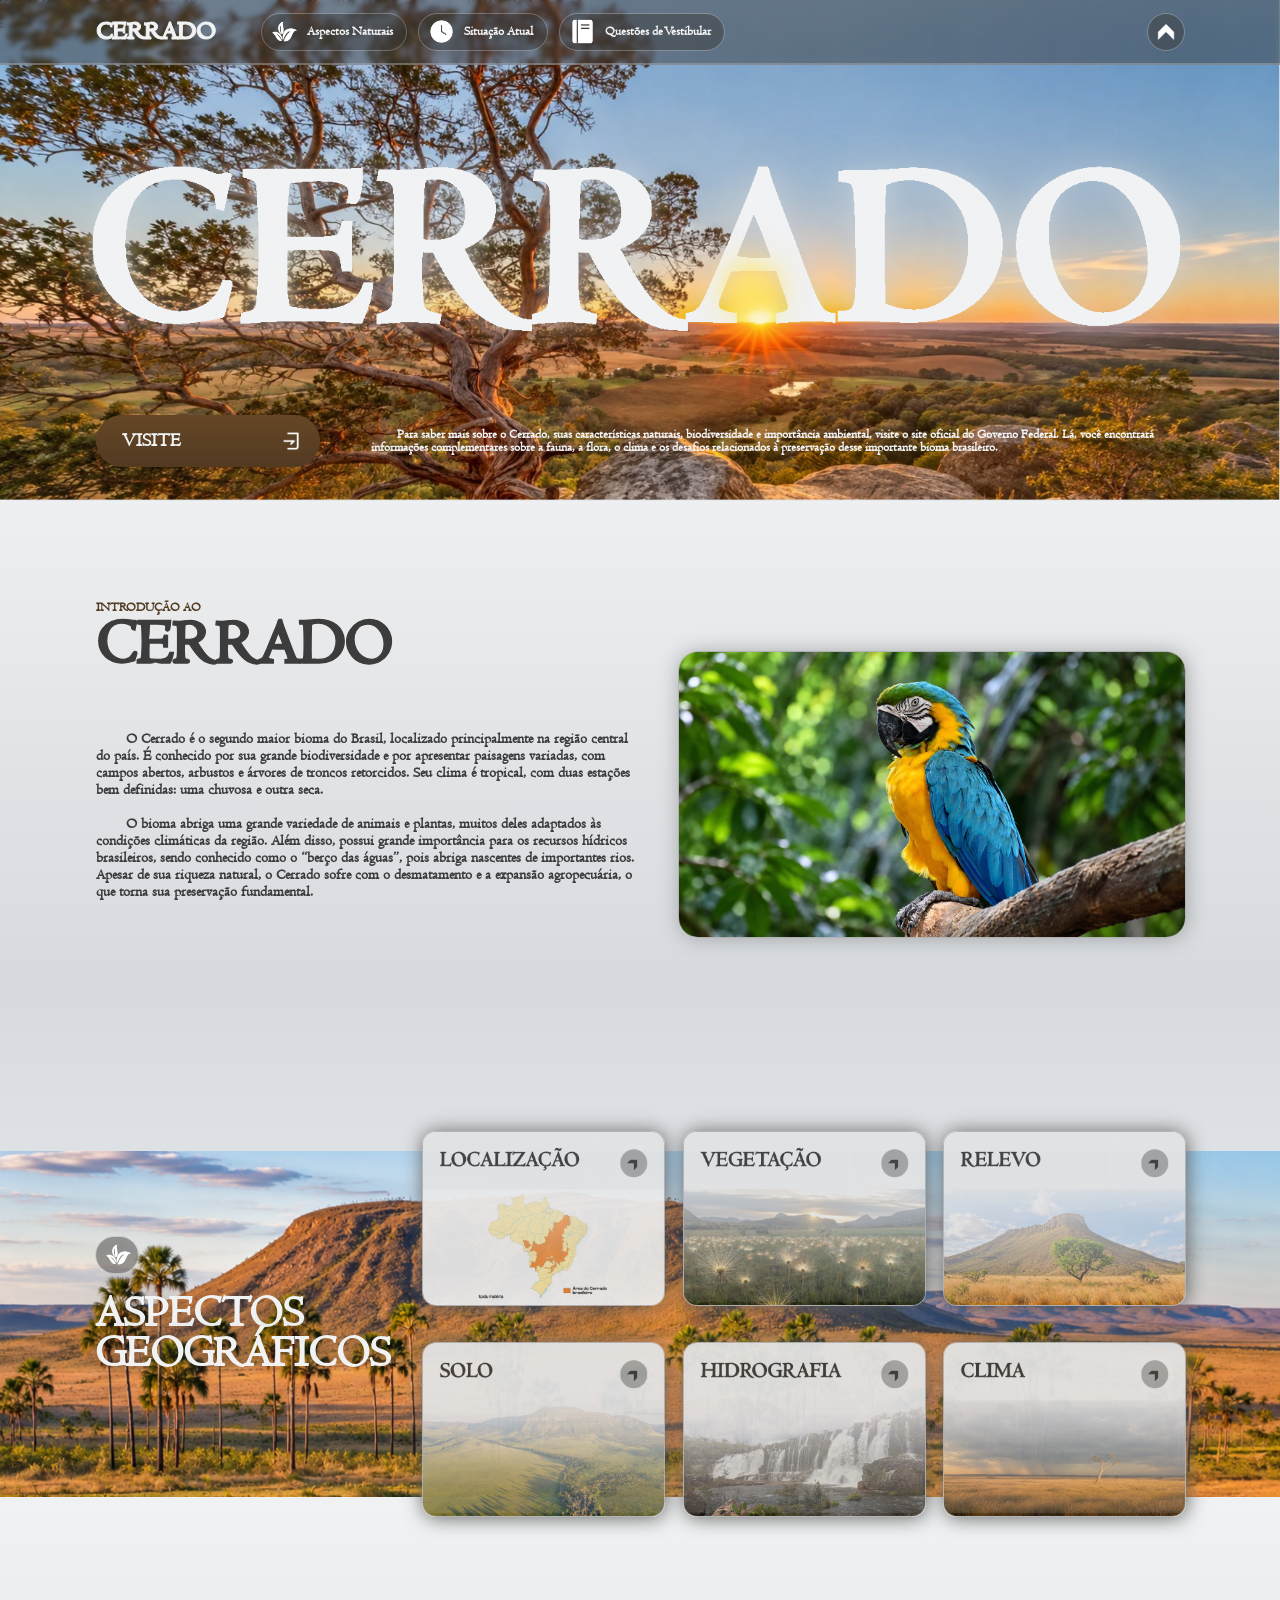
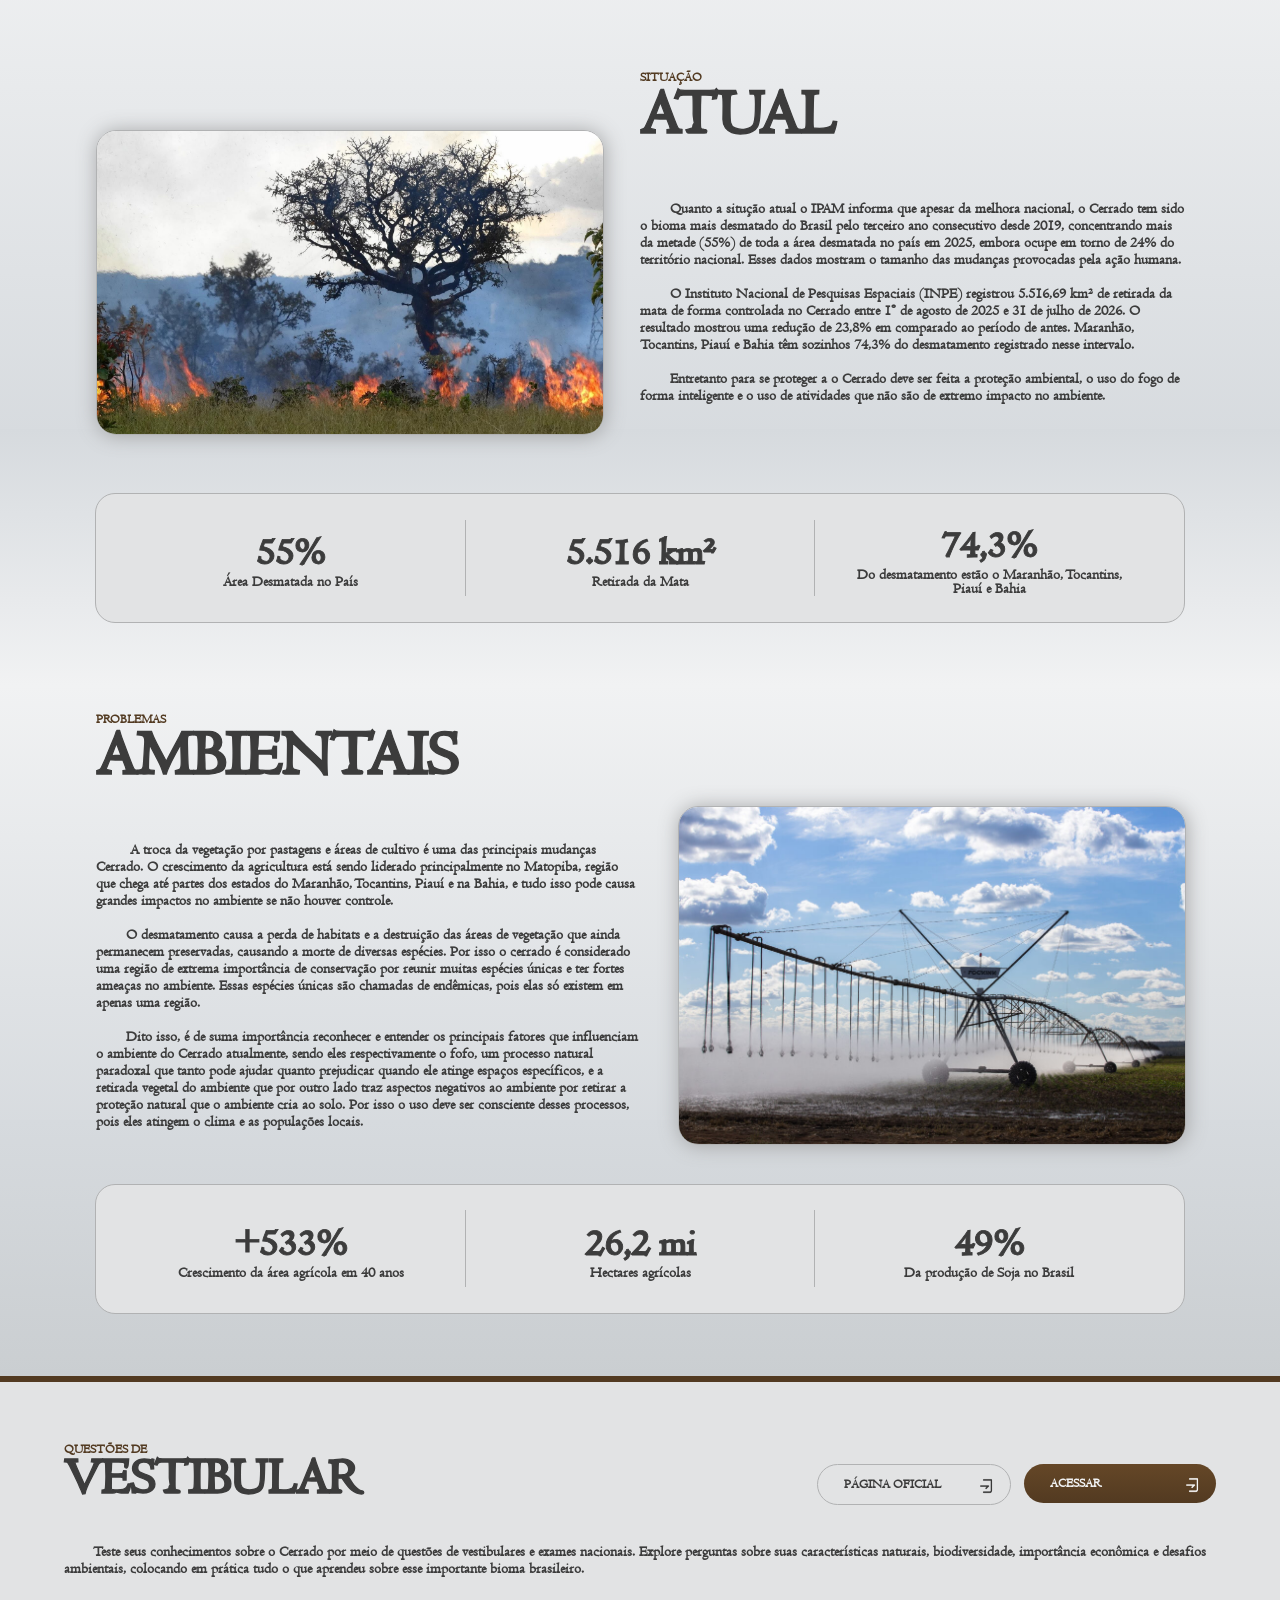
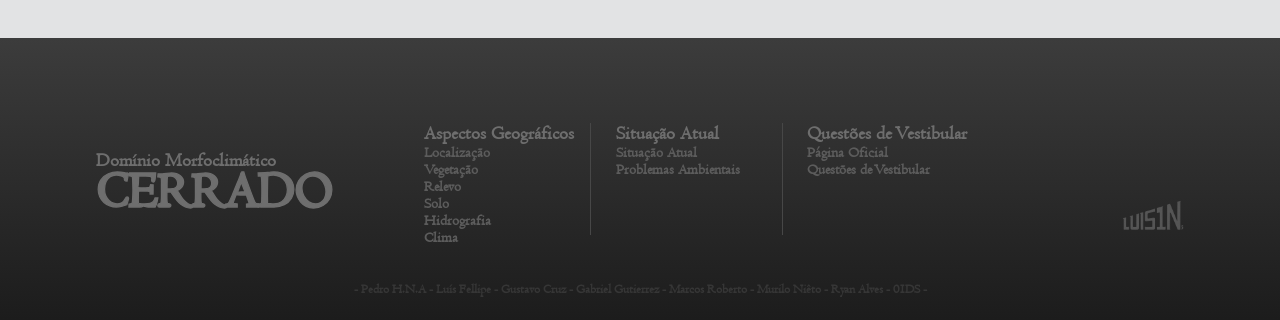
==== index.html @ 28ba9498 "Add files via upload" ====
<!DOCTYPE html>
<html lang="pt-br">
<head>
    <meta charset="UTF-8">
    <meta name="viewport" content="width=device-width, initial-scale=1.0">
    <title>Cerrado - Domínio Morfoclimático</title>
    <link rel="icon" href="img/C.png">
    <link rel="stylesheet" href="style.css">
<style>
</style>
</head>
<body>

    <!-- navbar -->
    <div class="navbar">
        <div class="navbar2">
            <div class="conjunto-navdiv">
                <div class="navdiv">
                    <a href="#inicio" class="titulo" > CERRADO </a>
                </div>
                <div class="navdiv2">
                    <!-- Aspectos Naturais -->
                    <a href="index.html#an" class="link">
                        <div class="linkdimg">
                            <img src="img/AN.png" class="linkimg">
                        </div>
                        <div class="linkdtext">
                            <p class="linkp"> Aspectos Naturais&emsp;</p>
                        </div>
                    </a>
                </div>
                <div class="navdiv2">
                    <!-- Situação atual -->
                    <a href="index.html#sa" class="link">
                        <div class="linkdimg">
                            <img src="img/SA.png" class="linkimg">
                        </div>
                        <div class="linkdtext">
                            <p class="linkp"> Situação Atual&emsp;</p>
                        </div>
                    </a>
                </div>
                <div class="navdiv2">
                    <!-- Questões vestibular -->
                    <a href="index.html#qv" class="link">
                        <div class="linkdimg">
                            <img src="img/QV.png" class="linkimg">
                        </div>
                        <div class="linkdtext">
                            <p class="linkp"> Questões de Vestibular&emsp;</p>
                        </div>
                    </a>
                </div>
            </div>
            <div class="navdiv2-5">
                <!-- Botão de Voltar pra cima -->
                <div class="link2">
                    <a href="#inicio" class="linkdimg2">
                        <img src="img/Arrow.png" class="linkimg2">
                    </a>
                 </div>
            </div>    
        </div>
    </div>



    <!-- Banner -->
<a name="inicio"></a>
<div class="content0">
    <img src="img/Banner.png" class="banner">

<div class="content">
    <div class="govbrdiv">
        <a href="https://cerrado.org.br/" class="govbr" target="_blank">
            <div style="height: 100%; display: flex; flex-direction: column; justify-content: center;">
            <p class="divp-govbr">VISITE</p>
            </div>
            <img src="img/enter.png" class="govbr-enter">
        </a>
        <div class="divp-govbr">
            <p class="divp-govbr2">&emsp;&emsp;Para saber mais sobre o Cerrado, suas características naturais, biodiversidade e importância ambiental, visite o site oficial do Governo Federal. Lá, você encontrará informações complementares sobre a fauna, a flora, o clima e os desafios relacionados à preservação desse importante bioma brasileiro.</p>
        </div>
    </div>
</div>

<!-- Introdução ao Cerrado -->
<a name="ic"></a>
    <div class="content1">
        <div class="introdiv">
            <div class="introdiv1">
                <div class="introdiv1-1">
                    <p class="subt">INTRODUÇÃO AO</p>
                    <p class="t">CERRADO</p>
                </div>
                <div class="introdiv1-2">
                    <p class="p">&emsp;&emsp;O Cerrado é o segundo maior bioma do Brasil, localizado principalmente na região central do país. É conhecido por sua grande biodiversidade e por apresentar paisagens variadas, com campos abertos, arbustos e árvores de troncos retorcidos. Seu clima é tropical, com duas estações bem definidas: uma chuvosa e outra seca.<br><br>&emsp;&emsp;O bioma abriga uma grande variedade de animais e plantas, muitos deles adaptados às condições climáticas da região. Além disso, possui grande importância para os recursos hídricos brasileiros, sendo conhecido como o “berço das águas”, pois abriga nascentes de importantes rios. Apesar de sua riqueza natural, o Cerrado sofre com o desmatamento e a expansão agropecuária, o que torna sua preservação fundamental.</p>
                </div>
            </div>
            <div class="introdiv2">
                <img src="img/Caninde.png" class="caninde">
            </div>
        </div>
    </div>

<!-- Links -->
<a name="an"></a>
    <div class="content2">
        <img src="img/banner2.png" class="banner2">
        <div class="crd-principal">
            <div class="crd-principal2">
                <div class="crd-esq">
                    <div class="crd-esq1">
                        <div class="crd-esq2">
                            <div class="crd-botom">
                                <div class="linkdimg">
                                    <img src="img/AN.png" class="linkimg">
                                </div>
                            </div>
                        </div>
                        <div class="crd-esq3">
                            <p class="t-crd">
                                ASPECTOS<br>
                                GEOGRÁFICOS
                            </p>
                        </div>
                    </div>
                </div>
                <div class="crd-dir">
                    <div class="crd-dir1">
                        <a href="localizacao.html" class="crd-dir-div">
                            <img src="img/divlocalizacao.png" class="crd-img">
                        </a>
                        <a href="vegetacao.html" class="crd-dir-div">
                            <img src="img/divvegetacao.png" class="crd-img">
                        </a>
                        <a href="relevo.html" class="crd-dir-div">
                            <img src="img/divrelevo.png" class="crd-img">
                        </a>
                    </div>
                    <div class="crd-dir2">
                        <a href="solo.html" class="crd-dir-div">
                            <img src="img/divsolo.png" class="crd-img">
                        </a>
                        <a href="hidrografia.html" class="crd-dir-div">
                            <img src="img/divhidrografia.png" class="crd-img">
                        </a>
                        <a href="clima.html" class="crd-dir-div">
                            <img src="img/divclima.png" class="crd-img">
                        </a>
                    </div>
                </div>
            </div>
        </div>
    </div>

<!-- Situação Atual -->
<a name="sa"></a>
    <div class="content3">
        <div class="introdiv">
            <div class="introdiv2">
                <img src="img/SItuaçãoAtual.jpg" class="situa-img">
            </div>
            <div class="introdiv1">
                <div class="introdiv1-1">
                    <p class="subt">SITUAÇÃO</p>
                    <p class="t">ATUAL</p>
                </div>
                <div class="introdiv1-2">
                    <p class="p">&emsp;&emsp;Quanto a situção atual o IPAM informa que apesar da melhora nacional, o Cerrado tem sido o bioma mais desmatado do Brasil pelo terceiro ano consecutivo desde 2019, concentrando mais da metade (55%) de toda a área desmatada no país em 2025, embora ocupe em torno de 24% do território nacional. Esses dados mostram o tamanho das mudanças provocadas pela ação humana. <br><br>&emsp;&emsp;O Instituto Nacional de Pesquisas Espaciais (INPE) registrou 5.516,69 km² de retirada da mata de forma controlada no Cerrado entre 1º de agosto de 2025 e 31 de julho de 2026. O resultado mostrou uma redução de 23,8% em comparado ao período de antes. Maranhão, Tocantins, Piauí e Bahia têm sozinhos 74,3% do desmatamento registrado nesse intervalo.<br><br>&emsp;&emsp;Entretanto para se proteger a o Cerrado deve ser feita a proteção ambiental, o uso do fogo de forma inteligente e o uso de atividades que não são de extremo impacto no ambiente.</p>
                </div>
            </div>
        </div>
    </div>
    <div class="content3-5">
        <div class="quadro">
            <div class="quadro2">
                <div class="quadro2-5">
                    <p class="p-quadro">
                        55%
                    </p>
                    <p class="p-quadro2">
                        Área Desmatada no País
                    </p>
                </div>
            </div>
            <div class="quadro2">
                <div class="quadro2-5">
                    <p class="p-quadro">
                        5.516 km²
                    </p>
                    <p class="p-quadro2">
                        Retirada da Mata
                    </p>
                </div>
            </div>
            <div class="quadro2">
                <div class="quadro2-5" style="border-right: 0px solid #010101;">
                    <p class="p-quadro">
                        74,3%
                    </p>
                    <p class="p-quadro2">
                        Do desmatamento estão o Maranhão, Tocantins, Piauí e Bahia
                    </p>
                </div>
            </div>
        </div>
    </div>

<!-- Problemas Ambientais -->
<a name="pa"></a>
    <div class="content4">
        <div class="introdivv2">
            <div class="introdiv1">
                <div class="introdiv1-1">
                    <p class="subt">PROBLEMAS</p>
                    <p class="t">AMBIENTAIS</p>
                </div>
                <div class="introdiv1-2">
                    <p class="p">&emsp;&emsp; A troca da vegetação por pastagens e áreas de cultivo é uma das principais  mudanças Cerrado. O crescimento da agricultura está sendo liderado principalmente no Matopiba, região que chega até partes dos estados do Maranhão, Tocantins, Piauí e na Bahia, e tudo isso pode causa grandes impactos no ambiente se não houver controle.<br><br>&emsp;&emsp;O desmatamento causa a perda de habitats e a destruição das áreas de vegetação que ainda permanecem preservadas, causando a morte de diversas espécies. Por isso o cerrado é considerado uma região de extrema importância de conservação por reunir muitas espécies únicas e ter fortes ameaças no ambiente. Essas espécies únicas são chamadas de endêmicas, pois elas só existem em apenas uma região.<br><br>&emsp;&emsp;Dito isso, é de suma importância reconhecer e entender os principais fatores que influenciam o ambiente do Cerrado atualmente, sendo eles respectivamente o fofo, um processo natural paradoxal que tanto pode ajudar quanto prejudicar quando ele atinge espaços específicos, e a retirada vegetal do ambiente que por outro lado traz aspectos negativos ao ambiente por retirar a proteção natural que o ambiente cria ao solo. Por isso o uso deve ser consciente desses processos, pois eles atingem o clima e as populações locais.</p>
                </div>
            </div>
            <div class="introdiv2">
                <img src="img/problemasambientais.jpeg" class="prob-img">
            </div>
        </div>
    </div>
    <div class="content4-5">
        <div class="quadro">
            <div class="quadro2">
                <div class="quadro2-5">
                    <p class="p-quadro">
                        +533%
                    </p>
                    <p class="p-quadro2">
                        Crescimento da área agrícola em 40 anos
                    </p>
                </div>
            </div>
            <div class="quadro2">
                <div class="quadro2-5">
                    <p class="p-quadro">
                        26,2 mi
                    </p>
                    <p class="p-quadro2">
                        Hectares agrícolas
                    </p>
                </div>
            </div>
            <div class="quadro2">
                <div class="quadro2-5" style="border-right: 0px solid #010101;">
                    <p class="p-quadro">
                        49%
                    </p>
                    <p class="p-quadro2">
                        Da produção de Soja no Brasil
                    </p>
                </div>
            </div>
        </div>
    </div>
    <div class="realhr"></div>

<!-- Questões de Vestibular -->
<a name="qv"></a>
    <div class="content5">
        <div class="div-qv">
            <div class="div-qv1">
                <div class="div-qv2">
                    <div class="div-qv2-5">
                        <p class="subt">QUESTÕES DE</p>
                        <p class="t-qv">VESTIBULAR</p>
                    </div>
                    <div class="div-qv2-55">
                        <div style="width: 100%; display: flex; justify-content: flex-end; gap: 1vw">
                            <a href="https://www.infoescola.com/geografia/cerrados/exercicios/" target="_blank" class="vermais2">
                                <div style="height: 100%; display: flex; flex-direction: column; justify-content: center;">
                                    <p class="divp-vermais2">PÁGINA OFICIAL</p>
                                </div>
                                <img src="img/enter.png" class="vermais-enter2">
                            </a>
                            <a href="questoes.html" class="vermais">
                                <div style="height: 100%; display: flex; flex-direction: column; justify-content: center;">
                                    <p class="divp-vermais">ACESSAR</p>
                                </div>
                                <img src="img/enter.png" class="vermais-enter">
                            </a>
                        </div>
                    </div>
                </div>
                <div class="div-qv3">
                    <p class="p" style="margin-top: 3vw">&emsp;&emsp;Teste seus conhecimentos sobre o Cerrado por meio de questões de vestibulares e exames nacionais. Explore perguntas sobre suas características naturais, biodiversidade, importância econômica e desafios ambientais, colocando em prática tudo o que aprendeu sobre esse importante bioma brasileiro.</p>
                </div>
            </div>
        </div>
    </div>
<!-- Rodapé -->
    <div class="rodape">
        <div class="rodape-div">
            <div class="rodape-divsoes">
                <p class="p-rod">
                    Domínio Morfoclimático
                </p>
                <p class="t-rod">
                    CERRADO
                </p>
            </div>
            <div class="rodape-divsoes2">
                <div class="rodape-divsoes2-5">
                    <a href="index.html#an" class="pt-rod">Aspectos Geográficos</a>
                    <a href="localizacao.html" class="pt-rod2">Localização</a>
                    <a href="vegetacao.html" class="pt-rod2">Vegetação</a>
                    <a href="relevo.html" class="pt-rod2">Relevo</a>
                    <a href="solo.html" class="pt-rod2">Solo</a>
                    <a href="hidrografia.html" class="pt-rod2">Hidrografia</a>
                    <a href="clima.html" class="pt-rod2">Clima</a>
                </div>
            </div>
            <div class="rodape-divsoes2">
                <div class="rodape-divsoes2-5">
                    <p class="pt-rod">Situação Atual</p>
                    <a href="index.html#sa" class="pt-rod2" style="margin-top: -1.5vw;">Situação Atual</a>
                    <a href="index.html#pa" class="pt-rod2">Problemas Ambientais</a>
                </div>
            </div>
            <div class="rodape-divsoes2">
                <div class="rodape-divsoes2-5" style="border-right: 1px solid #00000000;">
                    <a href="index.html#qv" class="pt-rod">Questões de Vestibular</a>
                    <a href="https://www.infoescola.com/geografia/cerrados/exercicios/" target="_blank" class="pt-rod2">Página Oficial</a>
                    <a href="questoes.html" class="pt-rod2">Questões de Vestibular</a>
                </div>
            </div>
            <div class="rodape-divsoes2">
                <div class="rodape-divsoes2-5" style="justify-content: flex-end; border-right: 1px solid #00000000;">
                    <a href="https://github.com/wxluiS1n" target="_blank"><img src="img/ls1n.png" class="ls1n"></a>
                </div>
            </div>
        </div>
    </div>
    <center>
        <p class="p-rod" style="margin-top: -3vw; font-size: 1vw; color: #363636">
            - Pedro H.N.A - Luís Fellipe - Gustavo Cruz - Gabriel Gutierrez - Marcos Roberto - Murilo Niêto - Ryan Alves - 01DS -
        </p>
    </center>
</div>
</body>
</html>
---- style.css ----
/* CSS externo só pra n me baterem msm, prefiro o INLINE KAKAKDAKJWIAJWAIFHAWIFA */

@font-face {
  font-family: 'centaur';
  src:
   url('centaur.ttf') format('OpenType');
  font-weight: normal;
  font-style: normal;
}

html {
    scroll-behavior: smooth;
}

body {
    margin: 0;
    padding: 0;
    box-sizing:border-box;
    overflow-x: hidden;
    background-color: #1c1c1c;
}

a {
    text-decoration: none;
}


.navbar {
    background-color: #3c3c3c7c;
    width: 100%;
    height: 7vh;
    display: flex;
    justify-content: center;
    border-bottom: 2px solid #b1b2b370;
    position: fixed;
    /*thx camille */
    backdrop-filter: blur(2.5px);
    -webkit-backdrop-filter: blur(2.5px);
    z-index: 999;
}

.navbar2 {
    background-color:#00000000;
    width: 85%;
    height: 7vh;
    display: flex;
    gap: .5vw;
    justify-content: space-between;
}

.conjunto-navdiv {
    display: flex;
    justify-content: space-between;
    gap: 1vw;
}

.navdiv {
    background-color:#00000000;
    width: 12vw;
    height: 7vh;
    display: flex;
    flex-direction: column;
    justify-content: center;
}

.navdiv2 {
    background-color:#00000000;
    min-width: 10vw;
    max-width: max-content;
    height: 7vh;
    display: flex;
    flex-direction: column;
    justify-content: center;
}

.navdiv2-5 {
    background-color:#00000000;
    min-width: 4vw;
    max-width: max-content;
    height: 7vh;
    display: flex;
    flex-direction: column;
    justify-content: center;
}

.titulo {
    font-family: centaur;
    font-size: 2vw;
    color: #f1f2f3;
    font-weight: bold;
    transition: ease 0.2s;
    -webkit-text-stroke: 0.08vw #f1f2f3;
}

.titulo:hover {
    transform: scale(1.02);
}

.link {
    background-color: #3c3c3c7c;
    outline: 1px solid #b1b2b370;
    border-radius: 20px;
    height: 4vh;
    width: 100%;
    display: flex;
    overflow: hidden;
    transition: ease 0.2s;
}

.link:hover {
    transform: scale(1.02);
    background-color: #3c3c3cb2;
}

.link2 {
    background-color: #3c3c3c7c;
    outline: 1px solid #b1b2b370;
    border-radius: 20px;
    height: 4vh;
    width: 4vh;
    display: flex;
    overflow: hidden;
    transition: ease 0.2s;
    margin-left: 3vh
}

.link2:hover {
    transform: scale(1.02);
    background-color: #3c3c3cb2;
}

.linkdimg {
    background-color: #00000000;
    height: 4vh;
    width: 5vh;
    display: flex;
    flex-direction: column;
    justify-content: center;
}

.linkdimg2 {
    background-color: #00000000;
    height: 4vh;
    width: 4vh;
    display: flex;
    flex-direction: column;
    justify-content: center;
}

.linkdtext {
    height: 4vh;
    width: calc(100% - 5vh);
    background-color: #00000000;
    display: flex;
    flex-direction: column;
    justify-content: center;
}

.linkimg {
    width: 3vh;
    height: 3vh;
    margin-left: 1vh;
}

.linkimg2 {
    width: 2vh;
    height: 2vh;
    margin-left: 1vh;
}

.linkp {
    font-family: centaur;
    font-weight: bolder;
    color: #f1f2f3;
    font-size: 1vw;
    line-height: 1;
}

.banner {
    width: 100%;
    height: auto;

}

.content {
    display: flex;
    justify-content: center;
    width: 100vw;
    height: auto;
}

.govbrdiv {
    background-color: #00000000;
    width: 85%;
    height: 6vw;
    margin-top: -7vw;
    display: flex;
    justify-content: space-between;

}

.govbr {
    background-image: linear-gradient( 180deg, #654727, #523a21);
    width: 30vw;
    height: 4vw;
    border-radius: 100px;
    display: flex;
    justify-content: space-between;
    transition: ease 0.2s;
}

.govbr:hover {
    background-image: linear-gradient( 180deg, #5a3f22, #523a21);
    transform: scale(1.01);
}

.divp-govbr {
    font-family: centaur;
    font-weight: bolder;
    color: #f1f2f3;
    font-size: 1.5vw;
    line-height: 1;
    margin-left: 2vw;
}

.divp-govbr2 {
    font-family: centaur;
    font-weight: bolder;
    color: #f1f2f3;
    font-size: 1vw;
    line-height: 1;
    margin-left: 2vw;
}


.govbr-enter {
    width: 1.5vw;
    height: 1.5vw;
    margin-right: 1.5vw;
    margin-top: 1.25vw;
}

.content0 {
    background-color: #00000000;
    width: 100vw;
    height: 100vw;
    
}

.content1 {
    background-image: linear-gradient( 180deg, #f1f2f3, #d6dade);
    display: flex;
    justify-content: center;
    width: 100vw;
    min-height: 30vw;
    max-height: max-content;
    margin-top: -8vh;
}

.introdiv {
    background-color: #00000000;
    width: 85%;
    min-height: 40vh;
    max-height: max-content;
    display: flex;
    margin-top: 12vw;
}

.introdiv1 {
    background-color: #00000000;
    width: 50%;
    height: 100%;
}

.introdiv1-1 {
    background-color: #00000000;
    width: 100%;
    height: 10vw;
    display: flex;
    flex-direction: column;

}

.introdiv1-2 {
    background-color: #00000000;
    width: 100%;
    min-height: 30vh;
    max-height: max-content;
    display: flex;
    margin-right: 1vw;
}

.introdiv2 {
    background-color: #00000000;
    width: 50%;
    height: 100%;
    display: flex;
    flex-direction: column;
    justify-content: center;
}

.subt {
    font-family: centaur;
    font-weight: bolder;
    color: #523a21;
    font-size: 1vw;
    
}

.t {
    font-family: centaur;
    font-weight: bolder;
    color: #3c3c3c;
    font-size: 5vw;
    margin-top: -1.5vw;
    -webkit-text-stroke: 0.1vw #3c3c3c;
}

.p {
    font-family: centaur;
    font-weight: bold;
    color: #3c3c3c;
    font-size: 1.2vw;
}

.caninde {
    width: calc(100% - 3vw);
    margin-left: 3vw;
    margin-top: 2vh;
    height: auto;
    border-radius: 20px;
    border: 1px solid #b1b2b3;
    box-shadow: 1px 1px 20px #a5a6a7;
}

.banner2 {
    width: 100vw;
    height: 27vw;
    margin-top: 13vw;

}

.content2 {
    background-image: linear-gradient( 0deg, #f1f2f3, #d6dade);
    display: flex;
    flex-direction: column;
    width: 100vw;
    min-height: 20vh;
    max-height: max-content;

}

.crd-principal {
    background-color: #00000000;
    width: 100vw;
    height: 32vw;
    margin-top: -29.5vw;
    display: flex;
    justify-content: center;
}

.crd-principal2 {
    background-color: #00000000;
    width: 85%;
    height: 32vw;
    display: flex;
}

.crd-esq {
    background-color: #00000000;
    width: 30%;
    height: 32vw;
    display: flex;
    flex-direction: column;
    justify-content: center;
}

.crd-esq1 {
    background-color: #00000000;
    width: 100%;
    height: 20vw;
    display: flex;
    flex-direction: column;
    justify-content: center;
}

.crd-esq2 {
    background-color: #00000000;
    width: 100%;
    height: 6vw;
    display: flex;
    flex-direction: column;
    justify-content: flex-end;
}

.crd-esq3 {
    background-color: #00000000;
    width: 100%;
    height: 14vw;
    display: flex;
    flex-direction: column;
    justify-content: center;
}

.crd-botom {
    background-color: #3c3c3c7c;
    outline: 1px solid #b1b2b370;
    border-radius: 20px;
    height: 4vh;
    width: 4.7vh;
    display: flex;
    overflow: hidden;
    transition: ease 0.2s;
}

.crd-dir {
    background-color: #00000000;
    width: 70%;
    height: 32vw;
    display: flex;
    flex-direction: column;
    justify-content: center;
    gap: 1vw;
}

.crd-dir1 {
    background-color: #00000000;
    width: 100%;
    height: 16vw;
    display: flex;
    justify-content: center;
    gap: 1.5vw;
}

.crd-dir2 {
    background-color: #00000000;
    width: 100%;
    height: 16vw;
    display: flex;
    justify-content: center;
    gap: 1.5vw;
}

.crd-dir-div {
    background-color: #00000000;
    width: 33%;
    height: 15.5vw;
    display: flex;
    flex-direction: column;
    justify-content: center;
}

.crd-img {
    width: 100%;
    height: 13.5vw;
    border-radius: 1.5vh;
    border: 0.15vw solid #b1b2b3;
    transition: ease 0.2s;
    filter: opacity(0.95);
    box-shadow: 1px 1px 20px #5c5c5c;

}

.crd-img-selec {
    width: 100%;
    height: 13.5vw;
    border-radius: 1.5vh;
    border: 0.15vw solid #b1b2b3;
    transition: ease 0.2s;
    filter: opacity(0.95);
    box-shadow: 1px 1px 20px #5c5c5c;

}

.crd-img:hover {
    transform: scale(1.01);
    filter: opacity(1)
}

.t-crd {
    font-family: centaur;
    color: #f1f2f3;
    font-size: 3.5vw;
    margin-top: -1vw;
    -webkit-text-stroke: 0.15vw #f1f2f3;
    line-height: 0.9;
    text-shadow: 1px 1px 20px #3c3c3c;
}

.situa-img {
    width: calc(100% - 3vw);
    margin-top: 6vh;
    height: auto;
    border-radius: 20px;
    border: 1px solid #b1b2b3;
    box-shadow: 1px 1px 20px #a5a6a7;
}

.content3 {
    background-image: linear-gradient( 180deg, #f1f2f3, #d6dade);
    display: flex;
    justify-content: center;
    width: 100vw;
    min-height: 30vw;
    max-height: max-content;
    margin-top: -2vw;
}

.content3-5 {
    background-image: linear-gradient( 0deg, #f1f2f3, #d6dade);
    display: flex;
    justify-content: center;
    width: 100vw;
    min-height: 20vw;
    max-height: max-content;
    margin-top: -2vw;
}

.quadro {
    background-color: #e2e3e4;
    width: 85%;
    height: 10vw;
    margin-top: 5vw;
    border-radius: 20px;
    border: 1.5px solid #b1b2b3;
    display: flex;
    justify-content: center;
    gap: 0.1vw;
}

.quadro2 {
    background-color: #00000000;
    height: 10vw;
    width: 32%;
    display: flex;
    flex-direction: column;
    justify-content: center;
}

.quadro2-5 {
    background-color: #00000000;
    height: 6vw;
    width: 100%;
    display: flex;
    flex-direction: column;
    justify-content: center;
    border-right: 1.5px solid #b1b2b3;

}

.p-quadro {
    font-family: centaur;
    font-weight: bold;
    color: #3c3c3c;
    font-size: 3vw;
    -webkit-text-stroke: 0.07vw #3c3c3c;
    text-align: center;
    margin-top: 1.5vw
}

.p-quadro2 {
    font-family: centaur;
    font-weight: bold;
    color: #3c3c3c;
    font-size: 1.2vw;
    text-align: center;
    margin-top: -3vw;
    line-height: 0.9;
    padding-left: 2vw;
    padding-right: 2vw;
}

.content4 {
    background-image: linear-gradient( 180deg, #f1f2f3, #d6dade);
    display: flex;
    justify-content: center;
    width: 100vw;
    min-height: 30vw;
    max-height: max-content;
}

.content4-5 {
    background-image: linear-gradient( 180deg, #d6dade, #caced1);
    display: flex;
    justify-content: center;
    width: 100vw;
    min-height: 20vw;
    max-height: max-content;
    margin-top: -2vw;
}

.prob-img {
    width: calc(100% - 3vw);
    margin-left: 3vw;
    margin-top: 12vh;
    height: auto;
    border-radius: 20px;
    border: 1px solid #b1b2b3;
    box-shadow: 1px 1px 20px #a5a6a7;
}

.introdivv2 {
    background-color: #00000000;
    width: 85%;
    min-height: 40vh;
    max-height: max-content;
    display: flex;
    margin-top: 1vw;
}

.realhr {
    background-color: #523a21;
    width: 100vw;
    height: 0.5vw;
}

.content5 {
    background-color: #e2e3e4;
    display: flex;
    justify-content: center;
    width: 100vw;
    min-height: 20vw;
    max-height: max-content;

}

.div-qv {
    background-color: #00000000;
    min-height: 20vw;
    max-height: max-content;
    width: 90%;
    display: flex;
    flex-direction: column;
    justify-content: center;
}

.div-qv1 {
    background-color: #00000000;
    min-height: 12vw;
    max-height: max-content;
    width: 100%;
    display: flex;
    flex-direction: column;
}

.div-qv2 {
    background-color: #00000000;
    height: 6vw;

    width: 100%;
    display: flex;
}

.div-qv2-5 {
    background-color: #00000000;
    min-height: 6vw;

    width: 50%;
    display: flex;
    flex-direction: column;
}

.div-qv2-55 {
    background-color: #00000000;
    height: 6vw;
    width: 50%;
    display: flex;
    flex-direction: column;
    justify-content: flex-end;
}

.div-qv3 {
    background-color: #00000000;
    min-height: 6vw;
    max-height: max-content;
    width: 100%;
    display: flex;
    
}

.vermais {
    background-image: linear-gradient( 180deg, #654727, #523a21);
    width: 15vw;
    height: 3vw;
    border-radius: 100px;
    display: flex;
    justify-content: space-between;
    transition: ease 0.2s;
}

.vermais:hover {
    background-image: linear-gradient( 180deg, #5a3f22, #523a21);
    transform: scale(1.01);
}

.vermais2 {
    background-color: #e2e3e4;
    min-width: 15vw;
    max-width: max-content;
    height: 3vw;
    border-radius: 100px;
    display: flex;
    justify-content: space-between;
    transition: ease 0.2s;
    border: 1.5px solid #b1b2b3;
}

.vermais2:hover {
    background-color: #d6d7d8;
    transform: scale(1.01);
}

.vermais-enter {
    width: 1.25vw;
    height: 1.25vw;
    margin-right: 1.25vw;
    margin-top: 1vw;
}

.vermais-enter2 {
    width: 1.25vw;
    height: 1.25vw;
    margin-right: 1.25vw;
    margin-top: 1vw;
    filter: invert(0.8);
}

.divp-vermais {
    font-family: centaur;
    font-weight: bolder;
    color: #f1f2f3;
    font-size: 1vw;
    line-height: 1;
    margin-left: 2vw;

}

.divp-vermais2 {
    font-family: centaur;
    font-weight: bolder;
    color: #3c3c3c;
    font-size: 1vw;
    line-height: 1;
    margin-left: 2vw;

}

.t-qv {
    font-family: centaur;
    font-weight: bolder;
    color: #3c3c3c;
    font-size: 4vw;
    margin-top: -1.5vw;
    -webkit-text-stroke: 0.1vw #3c3c3c;
}

.rodape {
    background-image: linear-gradient( 180deg, #3c3c3c, #1c1c1c);
    display: flex;
    justify-content: center;
    width: 100vw;
    min-height: 22vw;
    max-height: max-content;
}

.rodape-div {
    background-color: #00000000;
    min-height: 22vw;
    max-height: max-content;
    width: 85%;
    display: flex;
    gap: 2vw;
}

.rodape-divsoes {
    background-color: #00000000;
    min-height: 22vw;
    max-height: max-content;
    width: 31%;
    display: flex;
    flex-direction: column;
    justify-content: center;
}

.rodape-divsoes2 {
    background-color: #00000000;
    min-height: 22vw;
    max-height: max-content;
    width: 17%;
    display: flex;
    flex-direction: column;
    justify-content: center;
}

.rodape-divsoes2-5 {
    background-color: #00000000;
    height: 40%;
    width: 100%;
    display: flex;
    flex-direction: column;
    border-right: 1.5px solid #474747;
}

.t-rod {
    font-family: centaur;
    font-weight: bolder;
    color: #6e6e6e;
    font-size: 4vw;
    margin-top: -2vw;
    -webkit-text-stroke: 0.1vw #6e6e6e;
}

.p-rod {
    font-family: centaur;
    font-weight: bold;
    color: #6e6e6e;
    font-size: 1.5vw;
    margin-top: 5vw;
}

.pt-rod {
    font-family: centaur;
    font-weight: bold;
    color: #6e6e6e;
    font-size: 1.5vw;
    margin-top: -0vw;
}

.pt-rod2 {
    font-family: centaur;
    font-weight: bold;
    color: #5c5c5c;
    font-size: 1.2vw;
    margin-top: -0vw;
}

.ls1n {
    height: 5vw;
    width: 5vw;
    margin-left: 9.5vw;
}
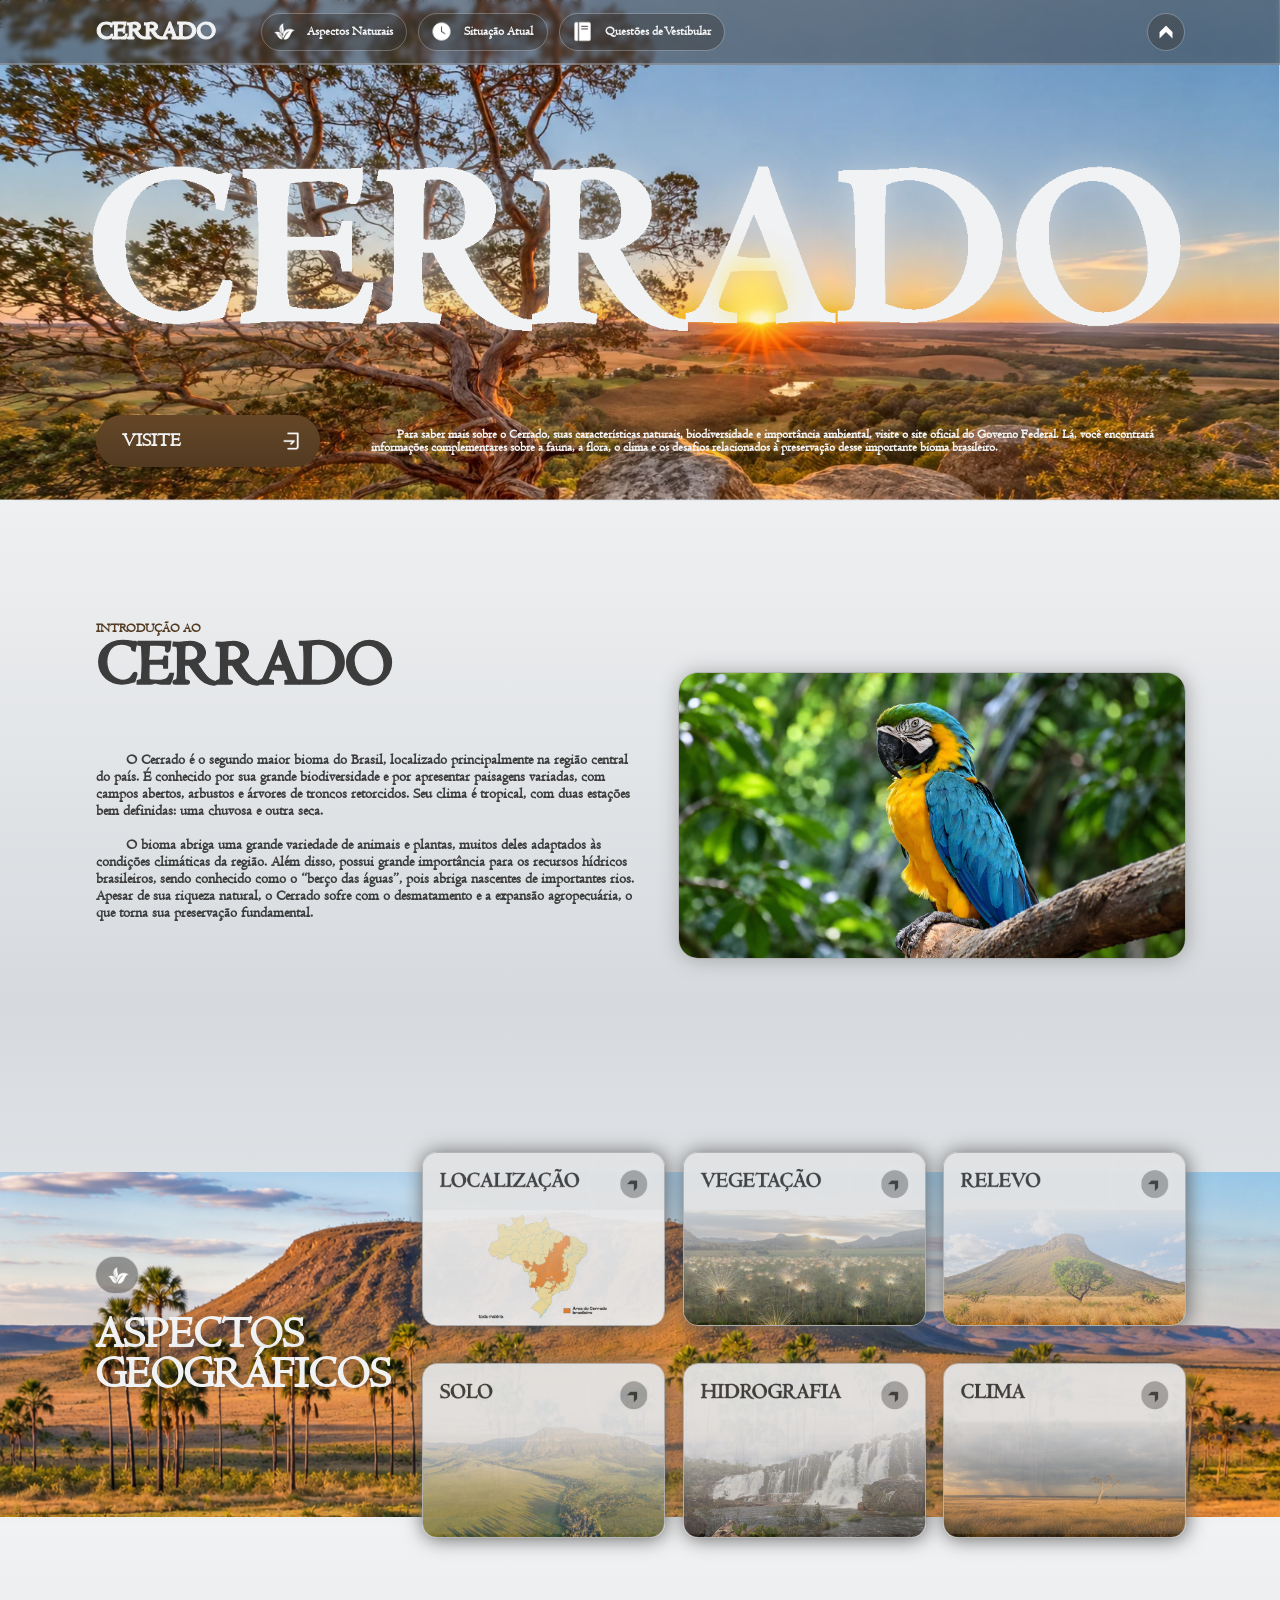
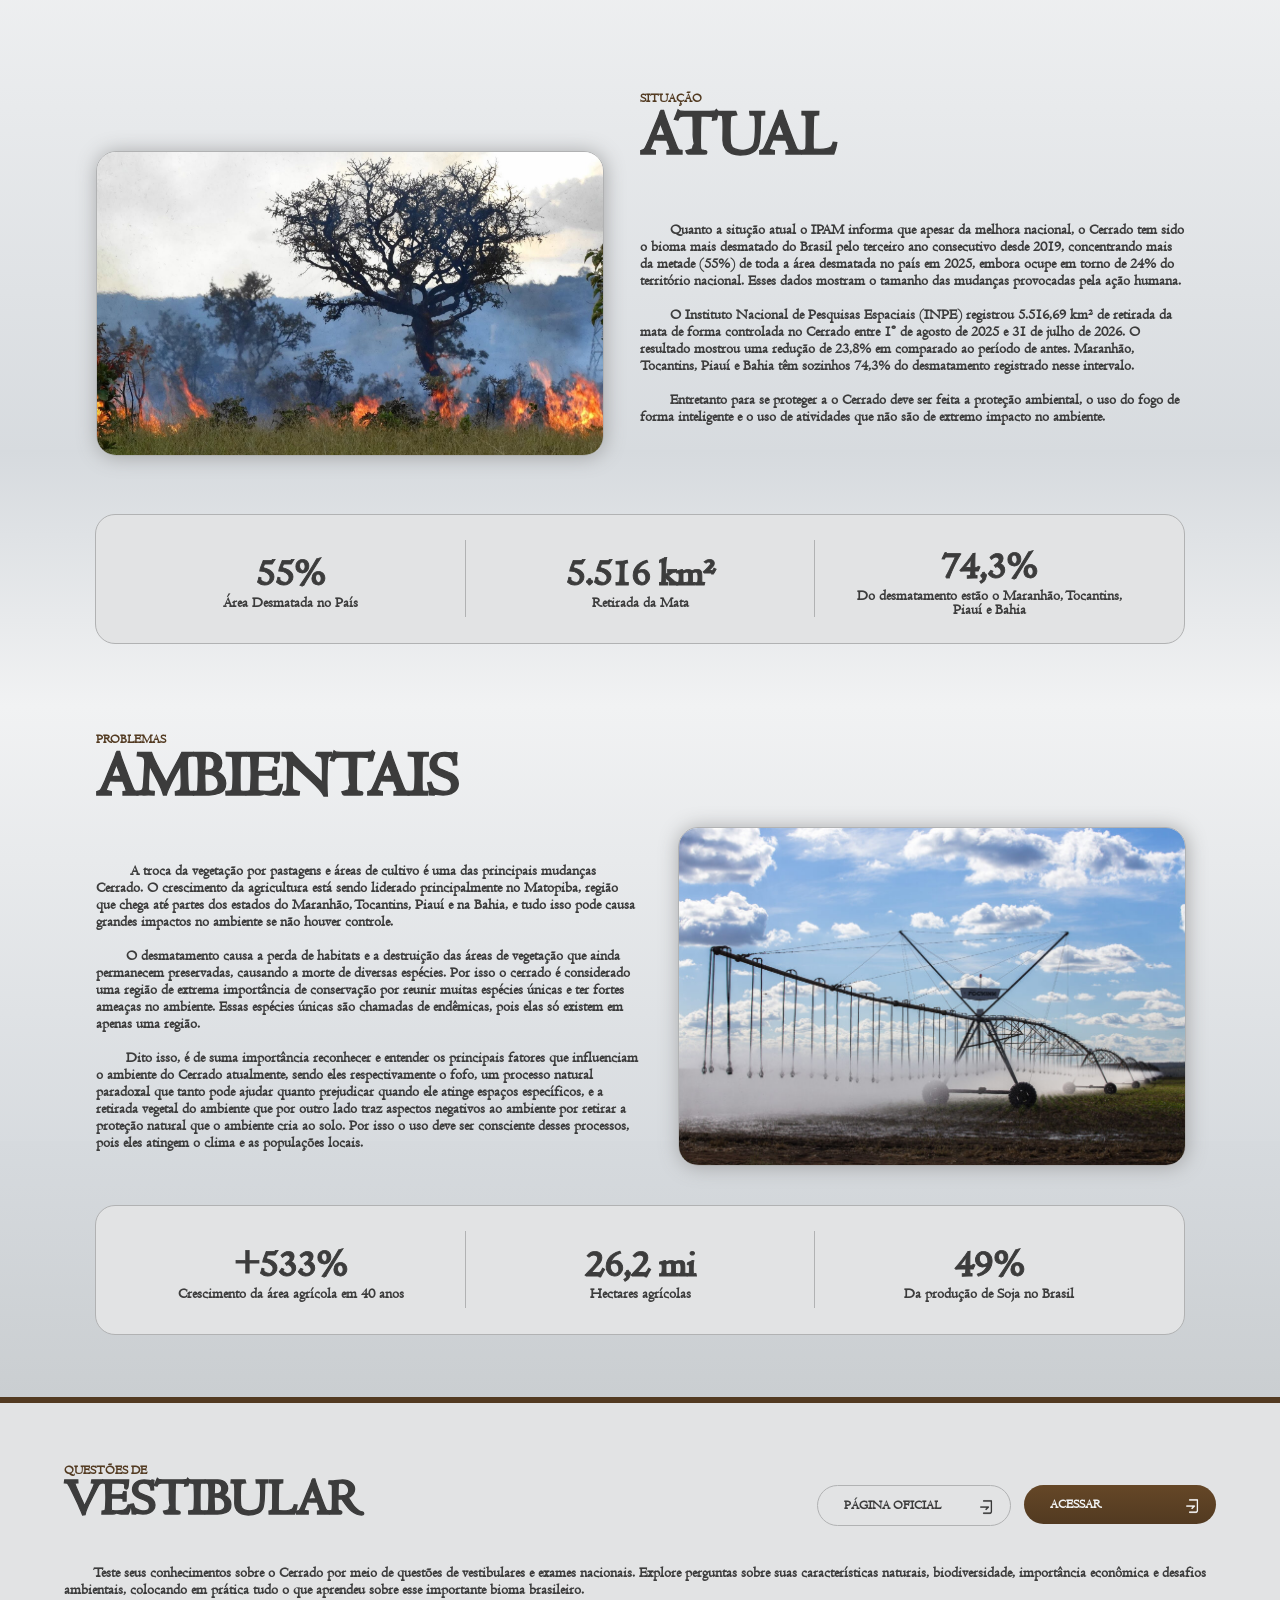
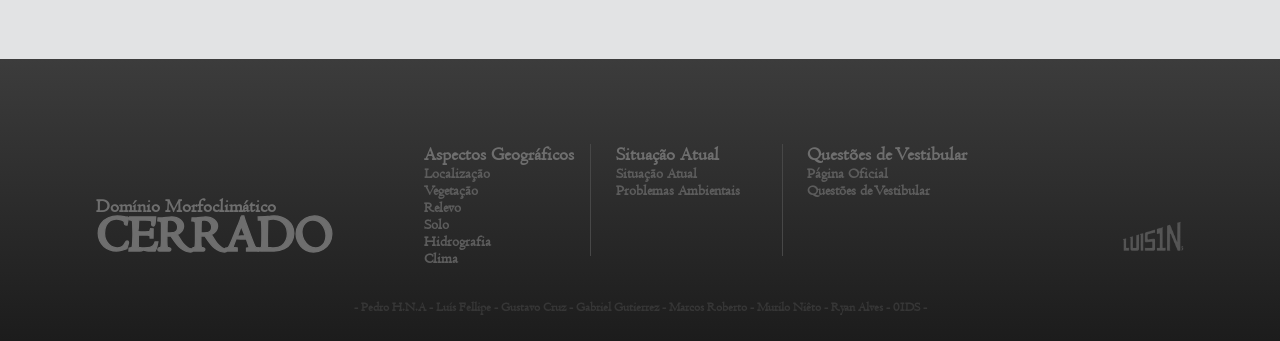
==== commit 2fdcc318: "Correções-index.html" ====
--- a/index.html
+++ b/index.html
@@ -301,9 +301,9 @@
                 <p class="p-rod">
                     Domínio Morfoclimático
                 </p>
-                <p class="t-rod">
+                <a href="index.html" class="t-rod">
                     CERRADO
-                </p>
+                </a>
             </div>
             <div class="rodape-divsoes2">
                 <div class="rodape-divsoes2-5">
@@ -344,4 +344,4 @@
     </center>
 </div>
 </body>
-</html>+</html>
--- a/style.css
+++ b/style.css
@@ -160,12 +160,14 @@
     width: 3vh;
     height: 3vh;
     margin-left: 1vh;
+    transform: scale(0.8);
 }
 
 .linkimg2 {
     width: 2vh;
     height: 2vh;
     margin-left: 1vh;
+    transform: scale(0.8);
 }
 
 .linkp {
@@ -254,7 +256,7 @@
     width: 100vw;
     min-height: 30vw;
     max-height: max-content;
-    margin-top: -8vh;
+    margin-top: -4vw;
 }
 
 .introdiv {
@@ -331,7 +333,14 @@
     border-radius: 20px;
     border: 1px solid #b1b2b3;
     box-shadow: 1px 1px 20px #a5a6a7;
-}
+    transition: ease 0.3s;
+}
+
+.caninde:hover {
+    transform: scale(1.005);
+    box-shadow: 1px 1px 20px #7a7a7a;
+}
+
 
 .banner2 {
     width: 100vw;
@@ -409,6 +418,8 @@
     height: 4vh;
     width: 4.7vh;
     display: flex;
+    flex-direction: column;
+    justify-content: center;
     overflow: hidden;
     transition: ease 0.2s;
 }
@@ -453,7 +464,7 @@
 .crd-img {
     width: 100%;
     height: 13.5vw;
-    border-radius: 1.5vh;
+    border-radius: 15px;
     border: 0.15vw solid #b1b2b3;
     transition: ease 0.2s;
     filter: opacity(0.95);
@@ -464,7 +475,7 @@
 .crd-img-selec {
     width: 100%;
     height: 13.5vw;
-    border-radius: 1.5vh;
+    border-radius: 15px;
     border: 0.15vw solid #b1b2b3;
     transition: ease 0.2s;
     filter: opacity(0.95);
@@ -494,6 +505,12 @@
     border-radius: 20px;
     border: 1px solid #b1b2b3;
     box-shadow: 1px 1px 20px #a5a6a7;
+    transition: ease 0.3s;
+}
+
+.situa-img:hover {
+    transform: scale(1.005);
+    box-shadow: 1px 1px 20px #7a7a7a;
 }
 
 .content3 {
@@ -597,8 +614,13 @@
     border-radius: 20px;
     border: 1px solid #b1b2b3;
     box-shadow: 1px 1px 20px #a5a6a7;
-}
-
+    transition: ease 0.3s;
+}
+
+.prob-img:hover {
+    transform: scale(1.005);
+    box-shadow: 1px 1px 20px #7a7a7a;
+}
 .introdivv2 {
     background-color: #00000000;
     width: 85%;
@@ -816,6 +838,7 @@
     color: #6e6e6e;
     font-size: 1.5vw;
     margin-top: 5vw;
+    line-height: 0.8;
 }
 
 .pt-rod {
@@ -838,4 +861,4 @@
     height: 5vw;
     width: 5vw;
     margin-left: 9.5vw;
-}+}
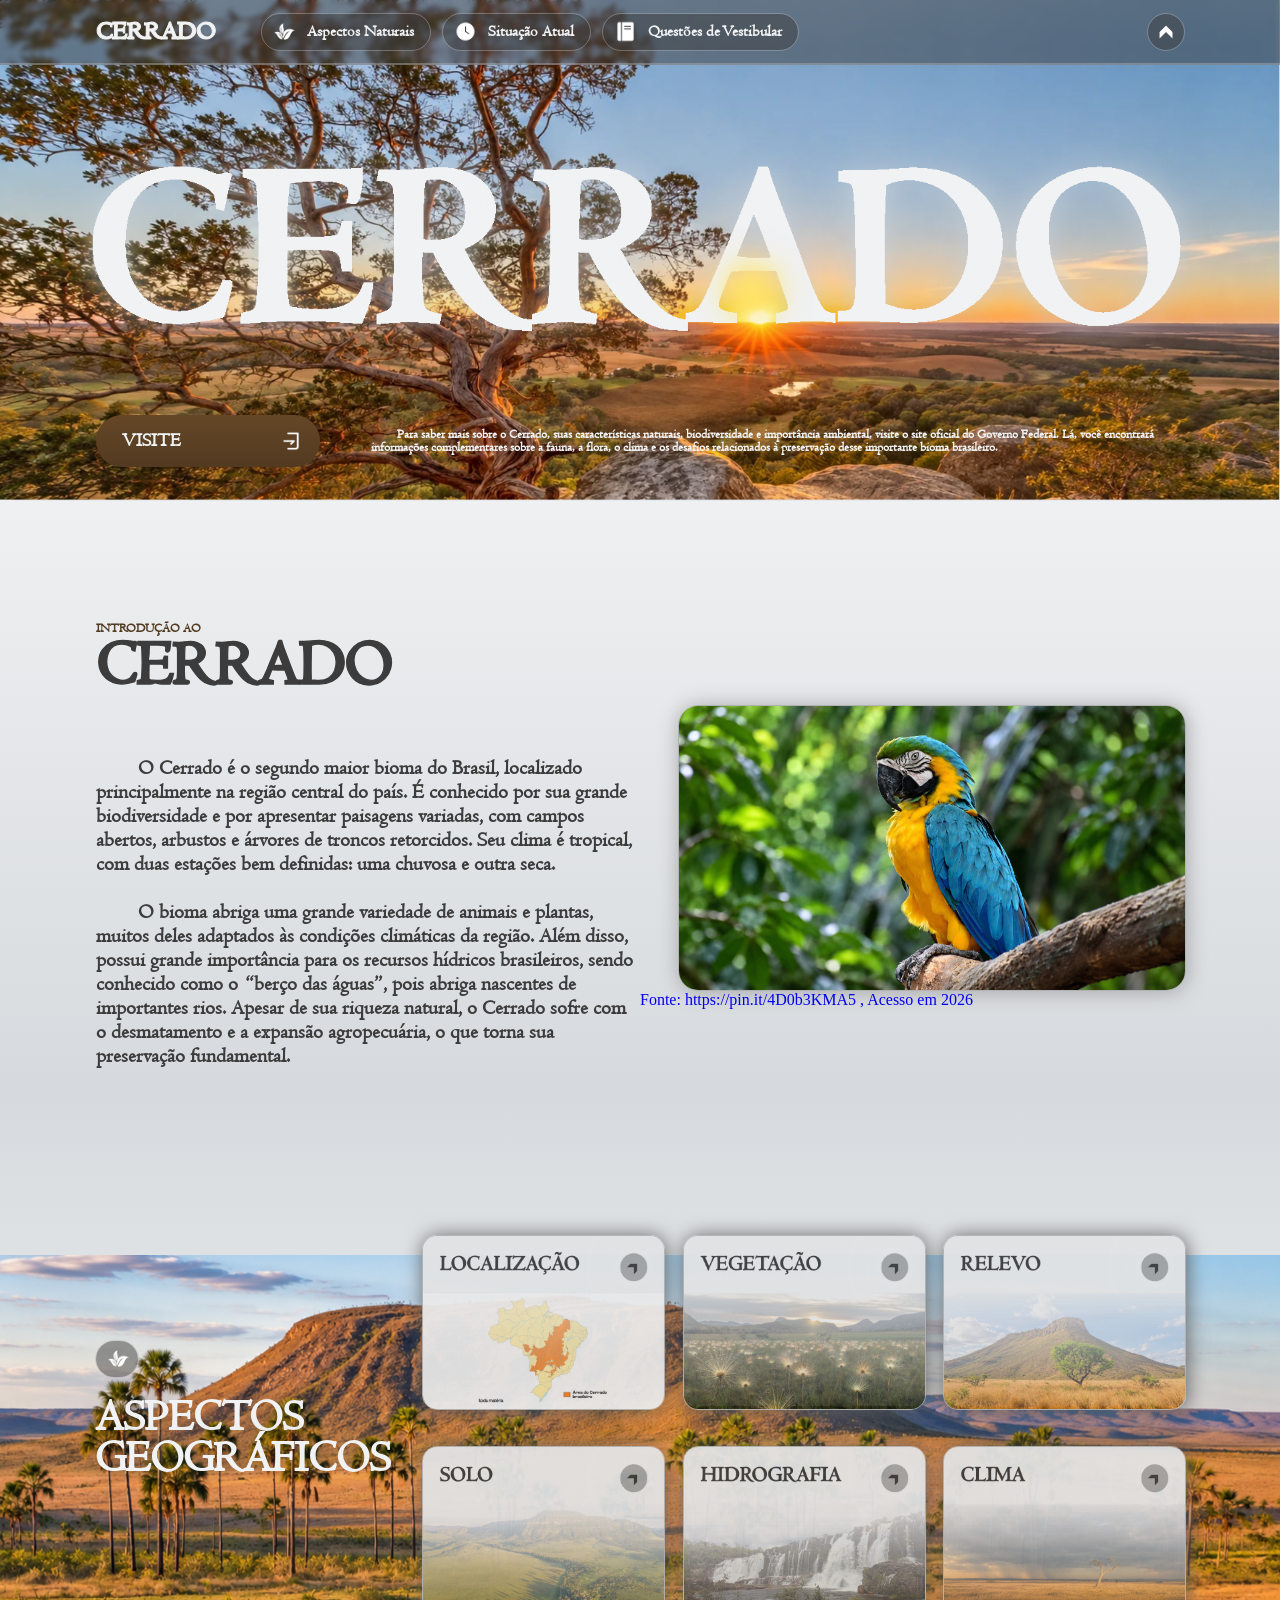
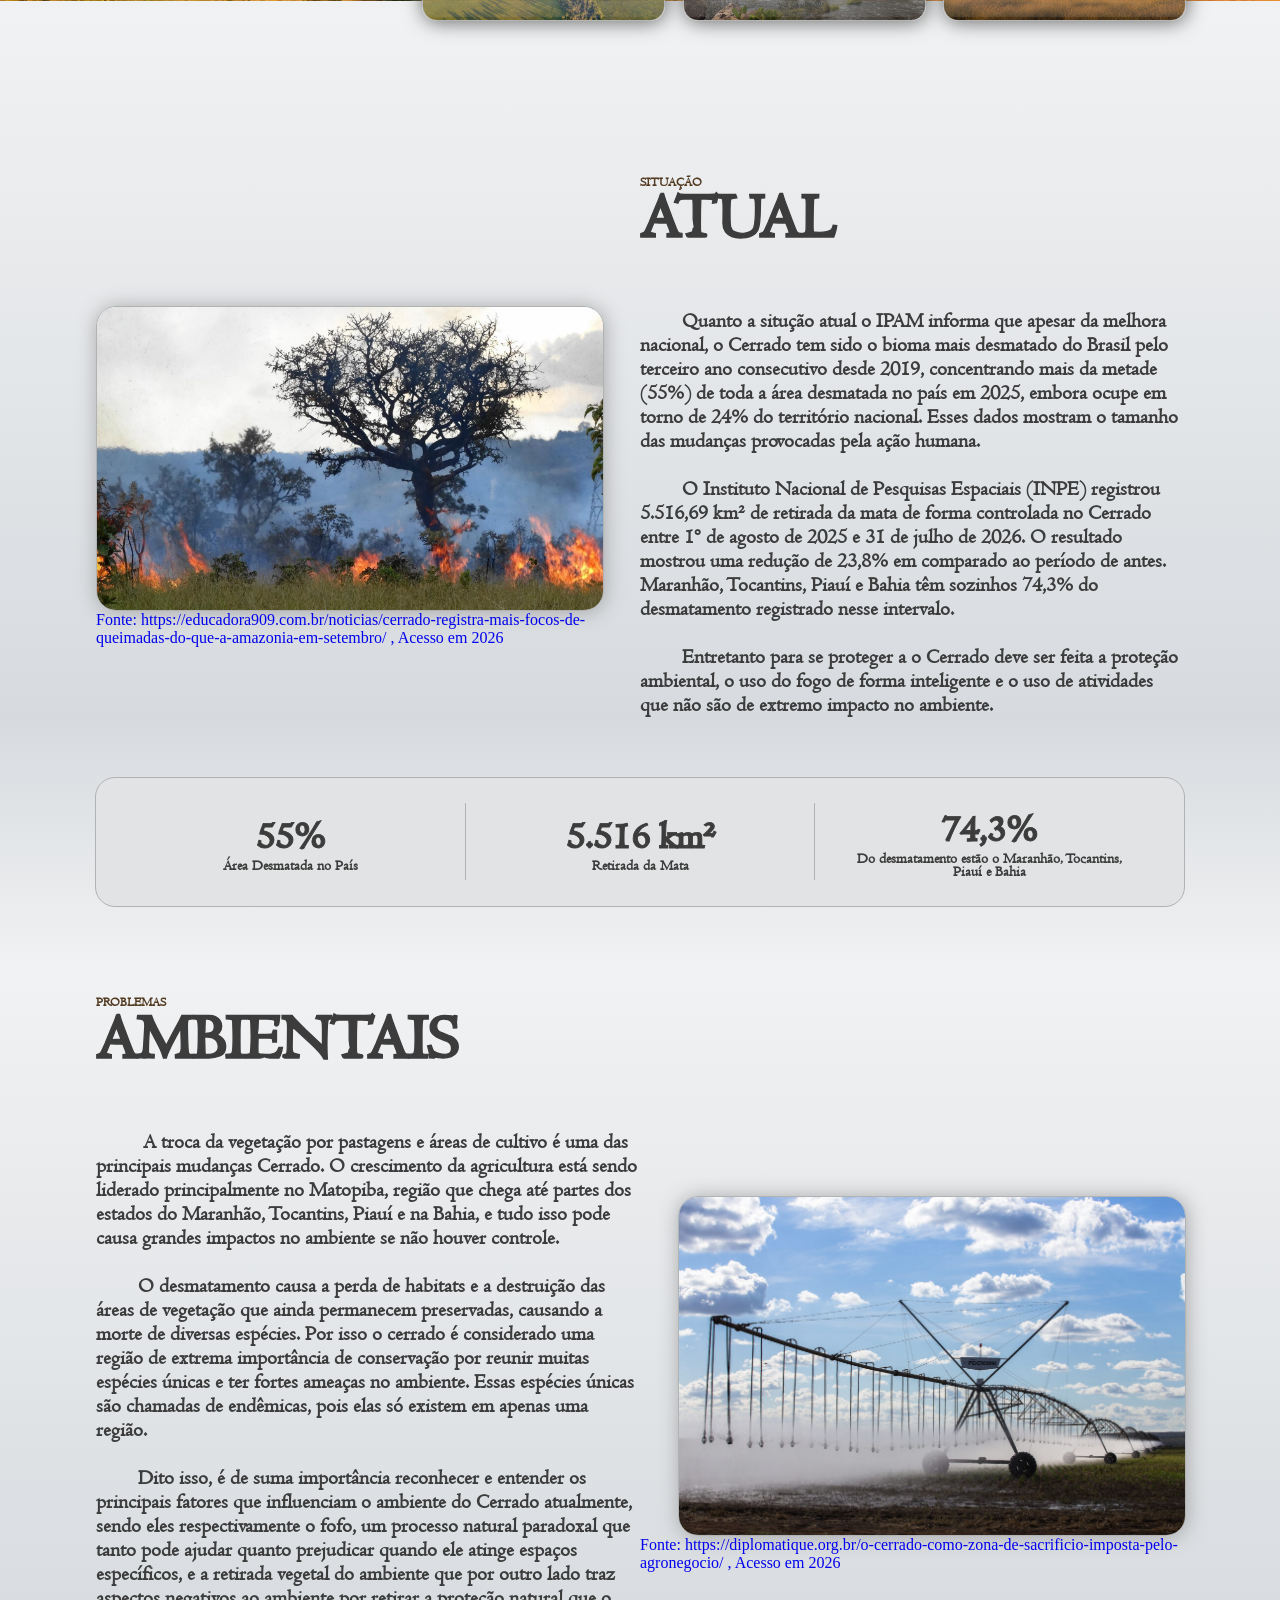
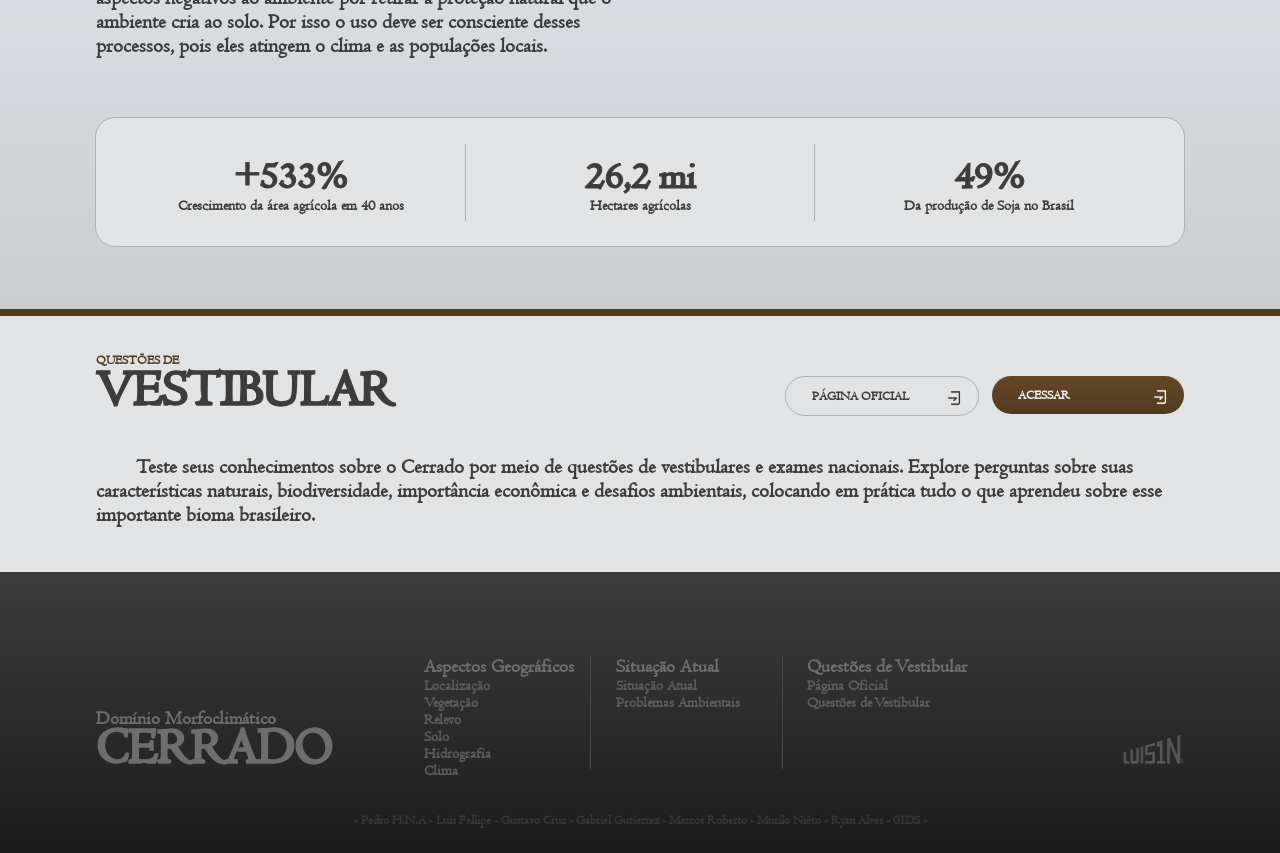
==== commit 62f0f009: "Update index.html" ====
--- a/index.html
+++ b/index.html
@@ -99,6 +99,9 @@
             </div>
             <div class="introdiv2">
                 <img src="img/Caninde.png" class="caninde">
+                <div class="divhover">
+                <a href="https://pin.it/4D0b3KMA5" class="p-font" style="text-align: right;">Fonte: https://pin.it/4D0b3KMA5 , Acesso em 2026</a>
+                </div>
             </div>
         </div>
     </div>
@@ -160,6 +163,9 @@
         <div class="introdiv">
             <div class="introdiv2">
                 <img src="img/SItuaçãoAtual.jpg" class="situa-img">
+                <div class="divhover">
+                <a href="https://educadora909.com.br/noticias/cerrado-registra-mais-focos-de-queimadas-do-que-a-amazonia-em-setembro/" class="p-font" style="margin-right: 3vw; margin-left: 0vw; margin-bottom: -4vh; text-align: left;">Fonte: https://educadora909.com.br/noticias/cerrado-registra-mais-focos-de-queimadas-do-que-a-amazonia-em-setembro/ , Acesso em 2026</a>
+                </div>
             </div>
             <div class="introdiv1">
                 <div class="introdiv1-1">
@@ -222,6 +228,9 @@
             </div>
             <div class="introdiv2">
                 <img src="img/problemasambientais.jpeg" class="prob-img">
+                <div class="divhover">
+                <a href="https://diplomatique.org.br/o-cerrado-como-zona-de-sacrificio-imposta-pelo-agronegocio/" class="p-font" style="margin-bottom: -3vh;">Fonte: https://diplomatique.org.br/o-cerrado-como-zona-de-sacrificio-imposta-pelo-agronegocio/ , Acesso em 2026</a>
+                </div>
             </div>
         </div>
     </div>
--- a/style.css
+++ b/style.css
@@ -174,7 +174,7 @@
     font-family: centaur;
     font-weight: bolder;
     color: #f1f2f3;
-    font-size: 1vw;
+    font-size: 1.8vh;
     line-height: 1;
 }
 
@@ -322,7 +322,7 @@
     font-family: centaur;
     font-weight: bold;
     color: #3c3c3c;
-    font-size: 1.2vw;
+    font-size: 2.3vh;
 }
 
 .caninde {
@@ -650,7 +650,7 @@
     background-color: #00000000;
     min-height: 20vw;
     max-height: max-content;
-    width: 90%;
+    width: 85%;
     display: flex;
     flex-direction: column;
     justify-content: center;
